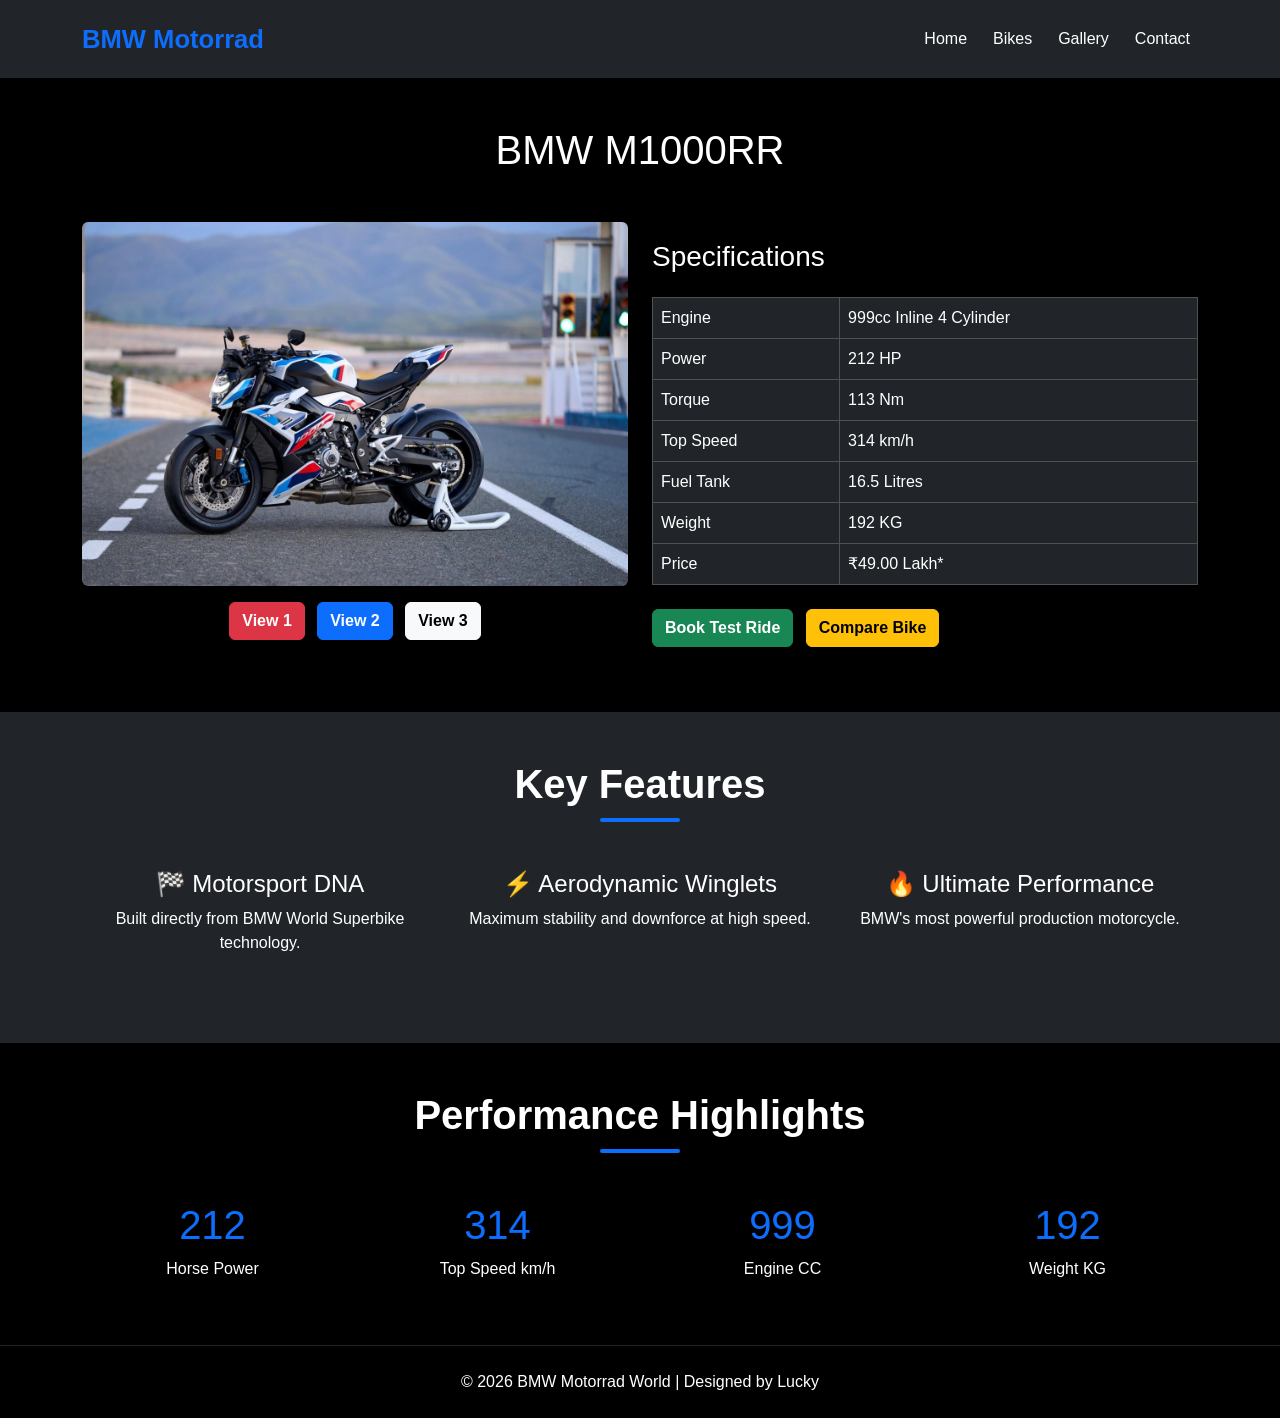
==== PAGES/bike-details.html @ 18fc4409 "Initial commit" ====
<!DOCTYPE html>

<html lang="en">

<head>

<meta charset="UTF-8">
<meta name="viewport" content="width=device-width, initial-scale=1.0">

<title>BMW M1000RR Details</title>

<link href="https://cdn.jsdelivr.net/npm/bootstrap@5.3.3/dist/css/bootstrap.min.css" rel="stylesheet">

<link rel="stylesheet" href="../CSS/style.css">
<link rel="stylesheet" href="../CSS/responsive.css">

</head>

<body>

<!-- NAVBAR -->

<nav class="navbar navbar-expand-lg navbar-dark bg-dark">

<div class="container">

<a class="navbar-brand fw-bold" href="../index.html">
BMW Motorrad
</a>

<button class="navbar-toggler"
type="button"
data-bs-toggle="collapse"
data-bs-target="#navMenu">

<span class="navbar-toggler-icon"></span>

</button>

<div class="collapse navbar-collapse" id="navMenu">

<ul class="navbar-nav ms-auto">

<li class="nav-item">
<a class="nav-link" href="../index.html">Home</a>
</li>

<li class="nav-item">
<a class="nav-link" href="bikes.html">Bikes</a>
</li>

<li class="nav-item">
<a class="nav-link" href="gallery.html">Gallery</a>
</li>

<li class="nav-item">
<a class="nav-link" href="contact.html">Contact</a>
</li>

</ul>

</div>

</div>

</nav>

<!-- BIKE DETAILS -->

<section class="py-5">

<div class="container">

<h1 class="text-center mb-5">
BMW M1000RR
</h1>

<div class="row align-items-center">

<div class="col-lg-6 mb-4">

<img
id="bikeImage"
src="../IMAGES/M1000RR1.JPG"
alt="BMW M1000RR"
class="img-fluid rounded shadow">

<div class="mt-3 text-center">

<button
class="btn btn-danger me-2"
onclick="changeBike('../IMAGES/M1000RR1.JPG')">

View 1

</button>

<button
class="btn btn-primary me-2"
onclick="changeBike('../IMAGES/M1000RR2.JPG')">

View 2

</button>

<button
class="btn btn-light"
onclick="changeBike('../IMAGES/M1000RR3.JPG')">

View 3

</button>

</div>

</div>

<div class="col-lg-6">

<h3 class="mb-4">
Specifications
</h3>

<table class="table table-dark table-bordered">

<tr>
<td>Engine</td>
<td>999cc Inline 4 Cylinder</td>
</tr>

<tr>
<td>Power</td>
<td>212 HP</td>
</tr>

<tr>
<td>Torque</td>
<td>113 Nm</td>
</tr>

<tr>
<td>Top Speed</td>
<td>314 km/h</td>
</tr>

<tr>
<td>Fuel Tank</td>
<td>16.5 Litres</td>
</tr>

<tr>
<td>Weight</td>
<td>192 KG</td>
</tr>

<tr>
<td>Price</td>
<td>₹49.00 Lakh*</td>
</tr>

</table>

<div class="mt-4">

<a href="test-ride.html"
class="btn btn-success me-2">

Book Test Ride

</a>

<a href="compare.html"
class="btn btn-warning">

Compare Bike

</a>

</div>

</div>

</div>

</div>

</section>

<!-- FEATURES -->

<section class="py-5 bg-dark">

<div class="container">

<h2 class="text-center mb-5">
Key Features
</h2>

<div class="row text-center">

<div class="col-md-4 mb-4">

<h4>🏁 Motorsport DNA</h4>

<p>
Built directly from BMW World Superbike technology.
</p>

</div>

<div class="col-md-4 mb-4">

<h4>⚡ Aerodynamic Winglets</h4>

<p>
Maximum stability and downforce at high speed.
</p>

</div>

<div class="col-md-4 mb-4">

<h4>🔥 Ultimate Performance</h4>

<p>
BMW's most powerful production motorcycle.
</p>

</div>

</div>

</div>

</section>

<!-- PERFORMANCE -->

<section class="py-5">

<div class="container">

<h2 class="text-center mb-5">
Performance Highlights
</h2>

<div class="row text-center">

<div class="col-md-3">

<h1 class="text-primary">
212
</h1>

<p>Horse Power</p>

</div>

<div class="col-md-3">

<h1 class="text-primary">
314
</h1>

<p>Top Speed km/h</p>

</div>

<div class="col-md-3">

<h1 class="text-primary">
999
</h1>

<p>Engine CC</p>

</div>

<div class="col-md-3">

<h1 class="text-primary">
192
</h1>

<p>Weight KG</p>

</div>

</div>

</div>

</section>

<!-- FOOTER -->

<footer class="bg-black text-center text-white py-4">

<p class="mb-0">
© 2026 BMW Motorrad World | Designed by Lucky
</p>

</footer>

<script>

function changeBike(image){
document.getElementById("bikeImage").src = image;
}

</script>

<script src="https://cdn.jsdelivr.net/npm/bootstrap@5.3.3/dist/js/bootstrap.bundle.min.js"></script>

</body>

</html>
---- CSS/style.css ----
*{
margin:0;
padding:0;
box-sizing:border-box;
font-family:'Segoe UI',sans-serif;
}

html{
scroll-behavior:smooth;
}

body{
background:#000;
color:#fff;
overflow-x:hidden;
animation:fadeIn .8s ease;
}

/* NAVBAR */

.navbar{
background:rgba(0,0,0,.9);
backdrop-filter:blur(12px);
padding:15px 0;
box-shadow:0 4px 20px rgba(0,0,0,.4);
}

.navbar-brand{
font-size:1.6rem;
font-weight:700;
color:#0d6efd !important;
}

.nav-link{
color:#fff !important;
margin-left:10px;
transition:.3s;
font-weight:500;
}

.nav-link:hover,
.nav-link.active{
color:#0d6efd !important;
}

/* HERO */

.hero{
position:relative;
height:100vh;
min-height:700px;
overflow:hidden;
}

.hero video{
position:absolute;
top:0;
left:0;
width:100%;
height:100%;
object-fit:cover;
z-index:0;
}

.overlay{
position:absolute;
top:0;
left:0;
width:100%;
height:100%;
background:rgba(0,0,0,.65);
z-index:1;
}

.hero-content{
position:absolute;
top:50%;
left:50%;
transform:translate(-50%,-50%);
z-index:2;
text-align:center;
width:80%;
}

.hero-content h1{
font-size:4rem;
font-weight:700;
text-shadow:0 0 20px rgba(0,0,0,.8);
}

.hero-content p{
font-size:1.2rem;
color:#ddd;
margin:20px 0;
}

.hero-content .btn{
border-radius:50px;
padding:12px 30px;
}

/* SECTION TITLES */

section h2{
font-size:2.5rem;
font-weight:700;
margin-bottom:40px;
position:relative;
}

section h2::after{
content:'';
width:80px;
height:4px;
background:#0d6efd;
display:block;
margin:10px auto;
border-radius:20px;
}

/* BIKE CARDS */

.bike-card{
background:#111;
border-radius:20px;
padding:20px;
text-align:center;
border:1px solid #222;
height:100%;
overflow:hidden;
transition:.4s ease;
}

.bike-card:hover{
transform:translateY(-10px);
box-shadow:0 10px 30px rgba(13,110,253,.4);
}

.bike-card img{
width:100%;
height:250px;
object-fit:cover;
border-radius:15px;
transition:.4s ease;
}

.bike-card:hover img{
transform:scale(1.08);
}

.bike-card h4{
margin-top:15px;
font-weight:600;
}

.bike-card p{
color:#bbb;
}

/* BUTTONS */

.btn{
transition:.3s ease;
font-weight:600;
}

.btn:hover{
transform:translateY(-3px);
}

/* FORMS */

.form-control,
.form-select{
background:#1a1a1a !important;
border:1px solid #333 !important;
color:#fff !important;
}

.form-control:focus,
.form-select:focus{
background:#1a1a1a !important;
color:#fff !important;
border-color:#0d6efd !important;
box-shadow:none !important;
}

.form-control::placeholder{
color:#d0d0d0 !important;
}

/* TABLES */

.table{
color:#fff !important;
}

.table td,
.table th{
vertical-align:middle;
}

/* EMI CALCULATOR */

#emiResult{
margin-top:20px;
}

#emiResult .card{
background:#111 !important;
color:#fff !important;
border:2px solid #0d6efd !important;
border-radius:15px;
}

#emiResult h4{
color:#0d6efd !important;
font-weight:700;
}

#emiResult p{
color:#fff !important;
font-size:16px;
margin-bottom:8px;
}

/* VIDEOS */

video{
width:100%;
height:250px;
object-fit:cover;
border-radius:15px;
transition:.4s ease;
}

video:hover{
transform:scale(1.03);
box-shadow:0 0 25px rgba(13,110,253,.5);
}

/* GALLERY */

.gallery-img{
width:100%;
height:280px;
object-fit:cover;
border-radius:15px;
transition:.4s ease;
cursor:pointer;
}

.gallery-img:hover{
transform:scale(1.05);
box-shadow:0 0 25px rgba(13,110,253,.6);
}

/* CARDS */

.card{
background:#111;
color:#fff;
border:1px solid #333;
}

/* FOOTER */

footer{
border-top:1px solid #222;
}

footer p{
margin:0;
}

/* ANIMATION */

@keyframes fadeIn{
from{
opacity:0;
transform:translateY(10px);
}
to{
opacity:1;
transform:translateY(0);
}
}

/* RESPONSIVE */

@media(max-width:992px){

.hero-content h1{
font-size:3rem;
}

}

@media(max-width:768px){

.hero-content{
width:95%;
}

.hero-content h1{
font-size:2.3rem;
}

.hero-content p{
font-size:1rem;
}

.bike-card img{
height:220px;
}

.gallery-img{
height:220px;
}

section h2{
font-size:2rem;
}

video{
height:220px;
}

}

@media(max-width:576px){

.hero-content h1{
font-size:1.8rem;
}

.hero-content .btn{
width:100%;
margin-bottom:10px;
}

.bike-card img{
height:180px;
}

.gallery-img{
height:180px;
}

video{
height:180px;
}

}
---- CSS/responsive.css ----
/* MOBILE */

@media(max-width:768px){

.hero-content{
width:95%;
}

.hero-content .btn{
display:block;
width:100%;
margin-bottom:10px;
}

.stats .col-md-3{
margin-bottom:20px;
}

}

/* SMALL DEVICES */

@media(max-width:576px){

section{
padding:60px 0 !important;
}

.bike-card img{
height:180px;
}

.navbar-brand{
font-size:1rem;
}

}
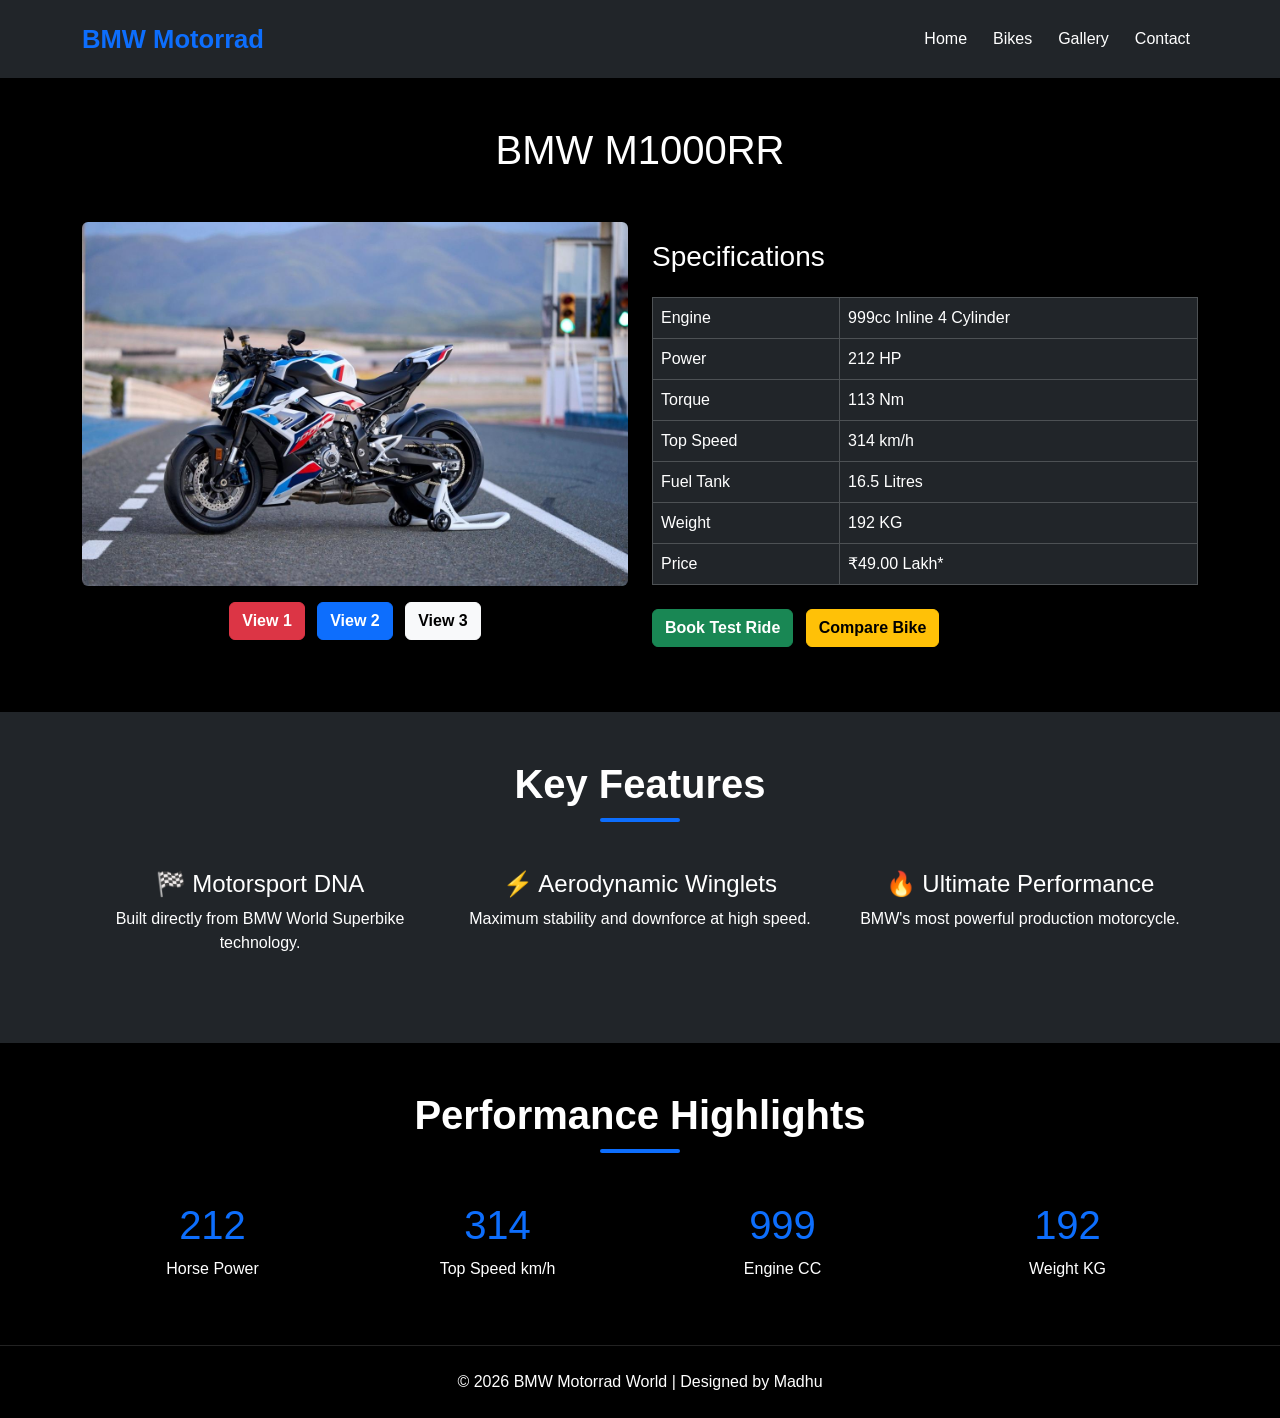
==== commit 420e553c: "designed name fixed madhu" ====
--- a/PAGES/bike-details.html
+++ b/PAGES/bike-details.html
@@ -81,8 +81,7 @@
 
 <img
 id="bikeImage"
-src="../IMAGES/M1000RR1.JPG"
-alt="BMW M1000RR"
+src="../IMAGES/M1000RR1.JPG" alt="BMW M1000RR"
 class="img-fluid rounded shadow">
 
 <div class="mt-3 text-center">
@@ -162,15 +161,13 @@
 
 <div class="mt-4">
 
-<a href="test-ride.html"
-class="btn btn-success me-2">
+<a href="test-ride.html" class="btn btn-success me-2">
 
 Book Test Ride
 
 </a>
 
-<a href="compare.html"
-class="btn btn-warning">
+<a href="compare.html" class="btn btn-warning">
 
 Compare Bike
 
@@ -297,7 +294,7 @@
 <footer class="bg-black text-center text-white py-4">
 
 <p class="mb-0">
-© 2026 BMW Motorrad World | Designed by Lucky
+© 2026 BMW Motorrad World | Designed by Madhu
 </p>
 
 </footer>
